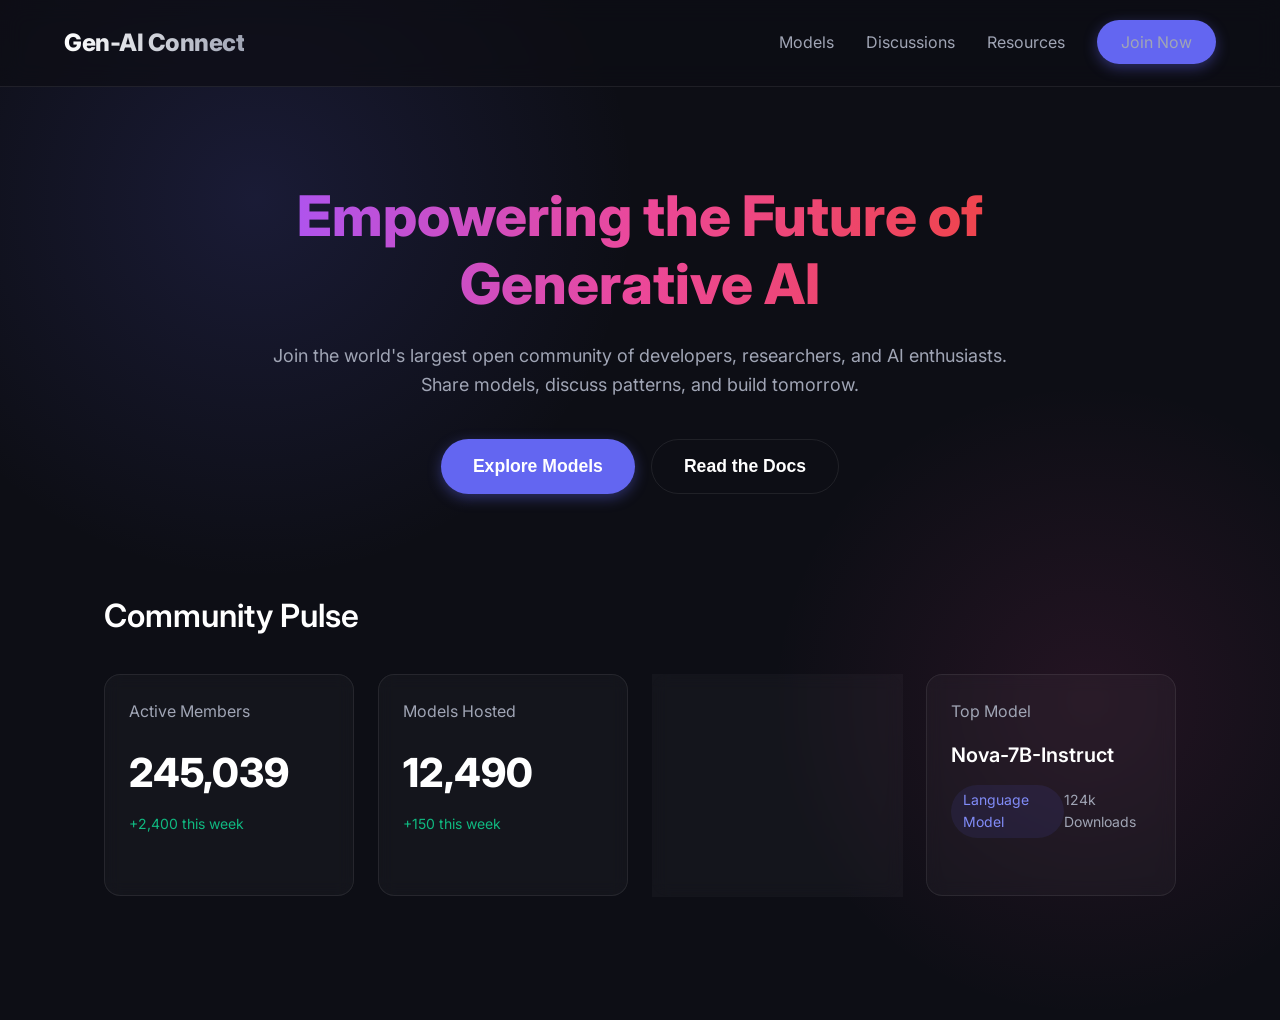
==== apps/gen-ai-community/src/index.html @ 6573073f "feat: implement initial UI structure and styling for Gen-AI community dashboard" ====
<!DOCTYPE html>
<html lang="en">
<head>
    <meta charset="UTF-8">
    <meta name="viewport" content="width=device-width, initial-scale=1.0">
    <title>Global Gen-AI Community</title>
    <link rel="stylesheet" href="style.css">
    <link rel="preconnect" href="https://fonts.googleapis.com">
<link rel="preconnect" href="https://fonts.gstatic.com" crossorigin>
<link href="https://fonts.googleapis.com/css2?family=Inter:wght@300;400;600;800&display=swap" rel="stylesheet">
</head>
<body>
    <!-- Background Elements -->
    <div class="bg-gradient-1"></div>
    <div class="bg-gradient-2"></div>

    <nav class="navbar">
        <div class="logo">Gen-AI Connect</div>
        <ul class="nav-links">
            <li><a href="#">Models</a></li>
            <li><a href="#">Discussions</a></li>
            <li><a href="#">Resources</a></li>
            <li><a href="#" class="btn-primary">Join Now</a></li>
        </ul>
    </nav>

    <header class="hero">
        <h1 class="gradient-text">Empowering the Future of Generative AI</h1>
        <p>Join the world's largest open community of developers, researchers, and AI enthusiasts. Share models, discuss patterns, and build tomorrow.</p>
        <div class="hero-cta">
            <button class="btn-primary btn-large">Explore Models</button>
            <button class="btn-secondary btn-large">Read the Docs</button>
        </div>
    </header>

    <main class="dashboard">
        <div class="dashboard-header">
            <h2>Community Pulse</h2>
        </div>
        <div class="grid">
            <div class="card stat-card">
                <h3>Active Members</h3>
                <div class="stat-value">245,039</div>
                <div class="stat-change positive">+2,400 this week</div>
            </div>
            <div class="card stat-card">
                <h3>Models Hosted</h3>
                <div class="stat-value">12,490</div>
                <div class="stat-change positive">+150 this week</div>
            </div>
            <div class="card feature-card">
                <h3>Trending Discussion</h3>
                <p class="thread-title">Optimizing LLMs for edge devices: Best Practices</p>
                <div class="thread-meta">
                    <span class="tag">Hardware</span>
                    <span class="replies">342 replies</span>
                </div>
            </div>
            <div class="card feature-card">
                <h3>Top Model</h3>
                <p class="thread-title">Nova-7B-Instruct</p>
                <div class="thread-meta">
                    <span class="tag">Language Model</span>
                    <span class="replies">124k Downloads</span>
                </div>
            </div>
        </div>
    </main>
</body>
</html>
---- apps/gen-ai-community/src/style.css ----
:root {
    --bg-color: #0d0e15;
    --text-primary: #ffffff;
    --text-secondary: #a0a5b5;
    --primary-color: #6366f1;
    --primary-hover: #4f46e5;
    --card-bg: rgba(255, 255, 255, 0.03);
    --card-border: rgba(255, 255, 255, 0.08);
}

* {
    margin: 0;
    padding: 0;
    box-sizing: border-box;
}

body {
    font-family: 'Inter', sans-serif;
    background-color: var(--bg-color);
    color: var(--text-primary);
    line-height: 1.6;
    overflow-x: hidden;
    position: relative;
    min-height: 100vh;
}

/* Dynamic Backgrounds */
.bg-gradient-1 {
    position: absolute;
    top: -20%;
    left: -10%;
    width: 60vw;
    height: 60vw;
    background: radial-gradient(circle, rgba(99,102,241,0.15) 0%, rgba(13,14,21,0) 70%);
    z-index: -1;
    border-radius: 50%;
}

.bg-gradient-2 {
    position: absolute;
    bottom: -10%;
    right: -10%;
    width: 50vw;
    height: 50vw;
    background: radial-gradient(circle, rgba(236,72,153,0.1) 0%, rgba(13,14,21,0) 70%);
    z-index: -1;
    border-radius: 50%;
}

/* Typography */
h1, h2, h3 {
    font-weight: 600;
}

/* Glassmorphism Navigation */
.navbar {
    display: flex;
    justify-content: space-between;
    align-items: center;
    padding: 1.5rem 5%;
    background: rgba(13, 14, 21, 0.7);
    backdrop-filter: blur(12px);
    -webkit-backdrop-filter: blur(12px);
    border-bottom: 1px solid var(--card-border);
    position: sticky;
    top: 0;
    z-index: 100;
}

.logo {
    font-size: 1.5rem;
    font-weight: 800;
    letter-spacing: -0.5px;
    background: linear-gradient(to right, #ffffff, #a0a5b5);
    -webkit-background-clip: text;
    -webkit-text-fill-color: transparent;
}

.nav-links {
    list-style: none;
    display: flex;
    align-items: center;
    gap: 2rem;
}

.nav-links a {
    color: var(--text-secondary);
    text-decoration: none;
    font-weight: 400;
    transition: color 0.3s ease;
}

.nav-links a:hover {
    color: var(--text-primary);
}

/* Hero Section */
.hero {
    text-align: center;
    padding: 6rem 1rem 4rem;
    max-width: 800px;
    margin: 0 auto;
}

.gradient-text {
    font-size: 3.5rem;
    font-weight: 800;
    line-height: 1.2;
    margin-bottom: 1.5rem;
    background: linear-gradient(to right, #a855f7, #ec4899, #ef4444);
    -webkit-background-clip: text;
    -webkit-text-fill-color: transparent;
}

.hero p {
    font-size: 1.125rem;
    color: var(--text-secondary);
    margin-bottom: 2.5rem;
}

.hero-cta {
    display: flex;
    justify-content: center;
    gap: 1rem;
}

/* Buttons */
.btn-primary, .btn-secondary {
    padding: 0.75rem 1.5rem;
    border-radius: 9999px;
    font-weight: 600;
    cursor: pointer;
    transition: all 0.3s ease;
    border: none;
    text-decoration: none;
}

.btn-primary {
    background-color: var(--primary-color);
    color: white;
    box-shadow: 0 4px 14px 0 rgba(99, 102, 241, 0.39);
}

.btn-primary:hover {
    background-color: var(--primary-hover);
    transform: translateY(-2px);
    box-shadow: 0 6px 20px rgba(99, 102, 241, 0.4);
}

.btn-secondary {
    background-color: transparent;
    color: var(--text-primary);
    border: 1px solid var(--card-border);
}

.btn-secondary:hover {
    background-color: rgba(255, 255, 255, 0.05);
}

.btn-large {
    padding: 1rem 2rem;
    font-size: 1.1rem;
}

/* Dashboard Section */
.dashboard {
    padding: 2rem 5%;
    max-width: 1200px;
    margin: 0 auto 5rem;
}

.dashboard-header h2 {
    font-size: 2rem;
    margin-bottom: 2rem;
}

.grid {
    display: grid;
    grid-template-columns: repeat(auto-fit, minmax(250px, 1fr));
    gap: 1.5rem;
}

/* Glassmorphism Cards */
.card {
    background: var(--card-bg);
    border: 1px solid var(--card-border);
    border-radius: 16px;
    padding: 1.5rem;
    backdrop-filter: blur(8px);
    -webkit-backdrop-filter: blur(8px);
    transition: transform 0.3s ease, background 0.3s ease;
}

.card:hover {
    transform: translateY(-5px);
    background: rgba(255, 255, 255, 0.05);
}

.card h3 {
    font-size: 1rem;
    color: var(--text-secondary);
    margin-bottom: 1rem;
    font-weight: 400;
}

/* Card Specifics */
.stat-value {
    font-size: 2.5rem;
    font-weight: 800;
    margin-bottom: 0.5rem;
}

.stat-change.positive {
    color: #10b981;
    font-size: 0.875rem;
}

.thread-title {
    font-size: 1.25rem;
    font-weight: 600;
    margin-bottom: 1rem;
    line-height: 1.4;
}

.thread-meta {
    display: flex;
    justify-content: space-between;
    align-items: center;
    font-size: 0.875rem;
    color: var(--text-secondary);
}

.tag {
    background: rgba(99, 102, 241, 0.1);
    color: #818cf8;
    padding: 0.25rem 0.75rem;
    border-radius: 9999px;
}
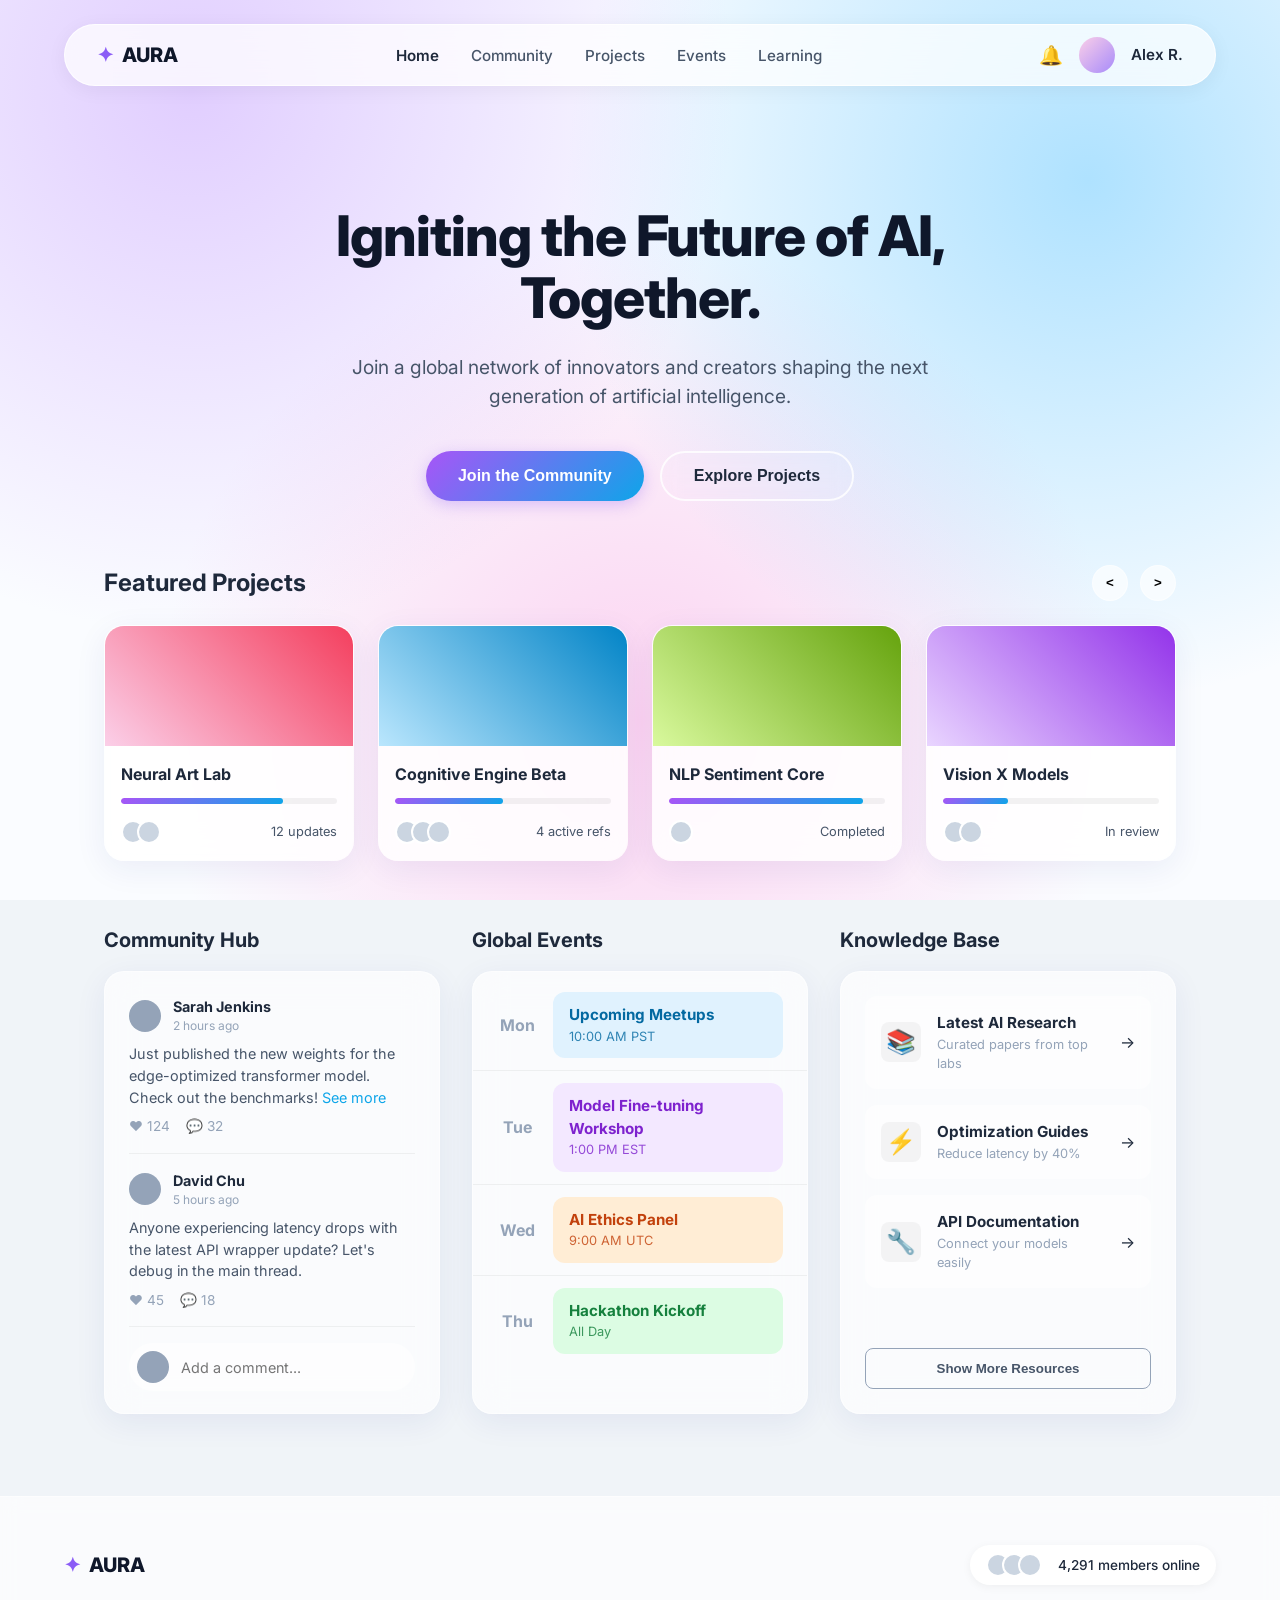
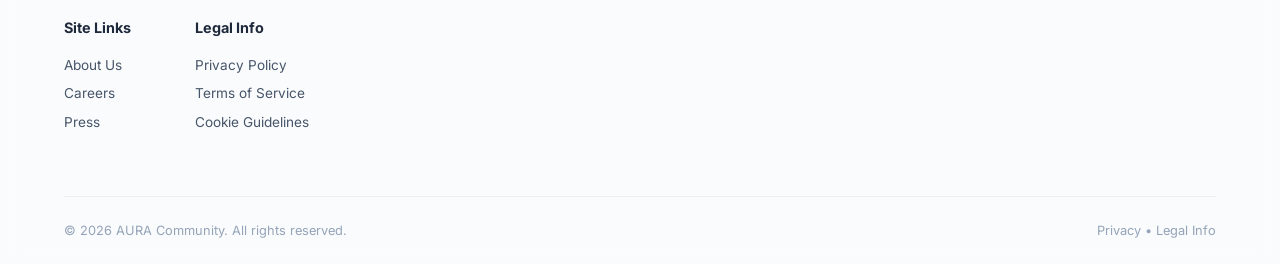
==== commit 932c107f: "feat: initialize Gen-AI Community landing page and setup Insurance Policy Admin project structure" ====
--- a/apps/gen-ai-community/src/index.html
+++ b/apps/gen-ai-community/src/index.html
@@ -6,65 +6,254 @@
     <title>Global Gen-AI Community</title>
     <link rel="stylesheet" href="style.css">
     <link rel="preconnect" href="https://fonts.googleapis.com">
-<link rel="preconnect" href="https://fonts.gstatic.com" crossorigin>
-<link href="https://fonts.googleapis.com/css2?family=Inter:wght@300;400;600;800&display=swap" rel="stylesheet">
+    <link rel="preconnect" href="https://fonts.gstatic.com" crossorigin>
+    <link href="https://fonts.googleapis.com/css2?family=Inter:wght@400;500;600;700;800&display=swap" rel="stylesheet">
 </head>
 <body>
-    <!-- Background Elements -->
-    <div class="bg-gradient-1"></div>
-    <div class="bg-gradient-2"></div>
-
-    <nav class="navbar">
-        <div class="logo">Gen-AI Connect</div>
+    <!-- Background Gradient -->
+    <div class="glass-bg"></div>
+
+    <nav class="navbar glass-pill">
+        <div class="logo">
+            <span class="logo-icon">✦</span> AURA
+        </div>
         <ul class="nav-links">
-            <li><a href="#">Models</a></li>
-            <li><a href="#">Discussions</a></li>
-            <li><a href="#">Resources</a></li>
-            <li><a href="#" class="btn-primary">Join Now</a></li>
+            <li><a href="#" class="active">Home</a></li>
+            <li><a href="#">Community</a></li>
+            <li><a href="#">Projects</a></li>
+            <li><a href="#">Events</a></li>
+            <li><a href="#">Learning</a></li>
         </ul>
+        <div class="user-profile">
+            <span class="bell-icon">🔔</span>
+            <div class="avatar"></div>
+            <span class="user-name">Alex R.</span>
+        </div>
     </nav>
 
     <header class="hero">
-        <h1 class="gradient-text">Empowering the Future of Generative AI</h1>
-        <p>Join the world's largest open community of developers, researchers, and AI enthusiasts. Share models, discuss patterns, and build tomorrow.</p>
+        <h1>Igniting the Future of AI, Together.</h1>
+        <p>Join a global network of innovators and creators shaping the next generation of artificial intelligence.</p>
         <div class="hero-cta">
-            <button class="btn-primary btn-large">Explore Models</button>
-            <button class="btn-secondary btn-large">Read the Docs</button>
+            <button class="btn-primary pill">Join the Community</button>
+            <button class="btn-secondary pill">Explore Projects</button>
         </div>
     </header>
 
-    <main class="dashboard">
-        <div class="dashboard-header">
-            <h2>Community Pulse</h2>
-        </div>
-        <div class="grid">
-            <div class="card stat-card">
-                <h3>Active Members</h3>
-                <div class="stat-value">245,039</div>
-                <div class="stat-change positive">+2,400 this week</div>
-            </div>
-            <div class="card stat-card">
-                <h3>Models Hosted</h3>
-                <div class="stat-value">12,490</div>
-                <div class="stat-change positive">+150 this week</div>
-            </div>
-            <div class="card feature-card">
-                <h3>Trending Discussion</h3>
-                <p class="thread-title">Optimizing LLMs for edge devices: Best Practices</p>
-                <div class="thread-meta">
-                    <span class="tag">Hardware</span>
-                    <span class="replies">342 replies</span>
-                </div>
-            </div>
-            <div class="card feature-card">
-                <h3>Top Model</h3>
-                <p class="thread-title">Nova-7B-Instruct</p>
-                <div class="thread-meta">
-                    <span class="tag">Language Model</span>
-                    <span class="replies">124k Downloads</span>
-                </div>
+    <section class="featured-projects">
+        <div class="section-header">
+            <h2>Featured Projects</h2>
+            <div class="carousel-nav">
+                <button class="nav-arrow">&lt;</button>
+                <button class="nav-arrow">&gt;</button>
+            </div>
+        </div>
+        <div class="project-carousel">
+            <!-- Project Card 1 -->
+            <div class="project-card glass-card">
+                <div class="project-image gradient-1"></div>
+                <div class="project-info">
+                    <h3>Neural Art Lab</h3>
+                    <div class="progress-bar"><div class="progress" style="width: 75%"></div></div>
+                    <div class="project-meta">
+                        <div class="avatars">
+                            <div class="avatar-mini"></div>
+                            <div class="avatar-mini"></div>
+                        </div>
+                        <span>12 updates</span>
+                    </div>
+                </div>
+            </div>
+            <!-- Project Card 2 -->
+            <div class="project-card glass-card">
+                <div class="project-image gradient-2"></div>
+                <div class="project-info">
+                    <h3>Cognitive Engine Beta</h3>
+                    <div class="progress-bar"><div class="progress" style="width: 50%"></div></div>
+                    <div class="project-meta">
+                        <div class="avatars">
+                            <div class="avatar-mini"></div>
+                            <div class="avatar-mini"></div>
+                            <div class="avatar-mini"></div>
+                        </div>
+                        <span>4 active refs</span>
+                    </div>
+                </div>
+            </div>
+            <!-- Project Card 3 -->
+            <div class="project-card glass-card">
+                <div class="project-image gradient-3"></div>
+                <div class="project-info">
+                    <h3>NLP Sentiment Core</h3>
+                    <div class="progress-bar"><div class="progress" style="width: 90%"></div></div>
+                    <div class="project-meta">
+                        <div class="avatars">
+                            <div class="avatar-mini"></div>
+                        </div>
+                        <span>Completed</span>
+                    </div>
+                </div>
+            </div>
+            <!-- Project Card 4 -->
+            <div class="project-card glass-card">
+                <div class="project-image gradient-4"></div>
+                <div class="project-info">
+                    <h3>Vision X Models</h3>
+                    <div class="progress-bar"><div class="progress" style="width: 30%"></div></div>
+                    <div class="project-meta">
+                        <div class="avatars">
+                            <div class="avatar-mini"></div>
+                            <div class="avatar-mini"></div>
+                        </div>
+                        <span>In review</span>
+                    </div>
+                </div>
+            </div>
+        </div>
+    </section>
+
+    <main class="dashboard-grid">
+        <!-- Column 1: Community Hub -->
+        <div class="grid-column">
+            <h2 class="col-title">Community Hub</h2>
+            <div class="glass-card column-card">
+                <div class="feed-item">
+                    <div class="feed-header">
+                        <div class="avatar-small"></div>
+                        <div class="feed-meta">
+                            <strong>Sarah Jenkins</strong>
+                            <span>2 hours ago</span>
+                        </div>
+                    </div>
+                    <p class="feed-body">Just published the new weights for the edge-optimized transformer model. Check out the benchmarks! <a href="#">See more</a></p>
+                    <div class="feed-actions">
+                        <span>❤️ 124</span>
+                        <span>💬 32</span>
+                    </div>
+                </div>
+                <div class="feed-item">
+                    <div class="feed-header">
+                        <div class="avatar-small"></div>
+                        <div class="feed-meta">
+                            <strong>David Chu</strong>
+                            <span>5 hours ago</span>
+                        </div>
+                    </div>
+                    <p class="feed-body">Anyone experiencing latency drops with the latest API wrapper update? Let's debug in the main thread.</p>
+                    <div class="feed-actions">
+                        <span>❤️ 45</span>
+                        <span>💬 18</span>
+                    </div>
+                </div>
+                <div class="feed-input">
+                    <div class="avatar-small"></div>
+                    <input type="text" placeholder="Add a comment...">
+                </div>
+            </div>
+        </div>
+
+        <!-- Column 2: Global Events -->
+        <div class="grid-column">
+            <h2 class="col-title">Global Events</h2>
+            <div class="glass-card column-card no-pad">
+                <ul class="event-list">
+                    <li>
+                        <div class="event-day">Mon</div>
+                        <div class="event-tag blue-tag">
+                            <strong>Upcoming Meetups</strong>
+                            <span>10:00 AM PST</span>
+                        </div>
+                    </li>
+                    <li>
+                        <div class="event-day">Tue</div>
+                        <div class="event-tag purple-tag">
+                            <strong>Model Fine-tuning Workshop</strong>
+                            <span>1:00 PM EST</span>
+                        </div>
+                    </li>
+                    <li>
+                        <div class="event-day">Wed</div>
+                        <div class="event-tag orange-tag">
+                            <strong>AI Ethics Panel</strong>
+                            <span>9:00 AM UTC</span>
+                        </div>
+                    </li>
+                    <li>
+                        <div class="event-day">Thu</div>
+                        <div class="event-tag green-tag">
+                            <strong>Hackathon Kickoff</strong>
+                            <span>All Day</span>
+                        </div>
+                    </li>
+                </ul>
+            </div>
+        </div>
+
+        <!-- Column 3: Knowledge Base -->
+        <div class="grid-column">
+            <h2 class="col-title">Knowledge Base</h2>
+            <div class="glass-card column-card flex-col">
+                <a href="#" class="resource-link">
+                    <div class="resource-icon">📚</div>
+                    <div class="resource-text">
+                        <strong>Latest AI Research</strong>
+                        <span>Curated papers from top labs</span>
+                    </div>
+                    <div class="resource-arrow">→</div>
+                </a>
+                <a href="#" class="resource-link">
+                    <div class="resource-icon">⚡</div>
+                    <div class="resource-text">
+                        <strong>Optimization Guides</strong>
+                        <span>Reduce latency by 40%</span>
+                    </div>
+                    <div class="resource-arrow">→</div>
+                </a>
+                <a href="#" class="resource-link">
+                    <div class="resource-icon">🔧</div>
+                    <div class="resource-text">
+                        <strong>API Documentation</strong>
+                        <span>Connect your models easily</span>
+                    </div>
+                    <div class="resource-arrow">→</div>
+                </a>
+                <button class="btn-outline">Show More Resources</button>
             </div>
         </div>
     </main>
+
+    <footer class="glass-footer">
+        <div class="footer-brand">
+            <div class="logo"><span class="logo-icon">✦</span> AURA</div>
+            <div class="members-online">
+                <div class="avatars">
+                    <div class="avatar-mini"></div>
+                    <div class="avatar-mini"></div>
+                    <div class="avatar-mini"></div>
+                </div>
+                <span>4,291 members online</span>
+            </div>
+        </div>
+        <div class="footer-links">
+            <div class="link-group">
+                <h4>Site Links</h4>
+                <a href="#">About Us</a>
+                <a href="#">Careers</a>
+                <a href="#">Press</a>
+            </div>
+            <div class="link-group">
+                <h4>Legal Info</h4>
+                <a href="#">Privacy Policy</a>
+                <a href="#">Terms of Service</a>
+                <a href="#">Cookie Guidelines</a>
+            </div>
+        </div>
+        <div class="footer-bottom">
+            <span>© 2026 AURA Community. All rights reserved.</span>
+            <div class="footer-legal-links">
+                <a href="#">Privacy</a> • <a href="#">Legal Info</a>
+            </div>
+        </div>
+    </footer>
 </body>
 </html>
--- a/apps/gen-ai-community/src/style.css
+++ b/apps/gen-ai-community/src/style.css
@@ -1,11 +1,13 @@
 :root {
-    --bg-color: #0d0e15;
-    --text-primary: #ffffff;
-    --text-secondary: #a0a5b5;
-    --primary-color: #6366f1;
-    --primary-hover: #4f46e5;
-    --card-bg: rgba(255, 255, 255, 0.03);
-    --card-border: rgba(255, 255, 255, 0.08);
+    --bg-base: #f0f4f8;
+    --text-primary: #1e293b;
+    --text-secondary: #475569;
+    --text-light: #94a3b8;
+    
+    --primary-gradient: linear-gradient(135deg, #a855f7, #0ea5e9);
+    --bg-overlay: rgba(255, 255, 255, 0.65);
+    --card-border: rgba(255, 255, 255, 0.5);
+    --card-shadow: 0 8px 32px 0 rgba(31, 38, 135, 0.07);
 }
 
 * {
@@ -16,82 +18,115 @@
 
 body {
     font-family: 'Inter', sans-serif;
-    background-color: var(--bg-color);
+    background-color: var(--bg-base);
     color: var(--text-primary);
-    line-height: 1.6;
+    line-height: 1.5;
     overflow-x: hidden;
+    min-height: 100vh;
     position: relative;
-    min-height: 100vh;
-}
-
-/* Dynamic Backgrounds */
-.bg-gradient-1 {
-    position: absolute;
-    top: -20%;
-    left: -10%;
-    width: 60vw;
-    height: 60vw;
-    background: radial-gradient(circle, rgba(99,102,241,0.15) 0%, rgba(13,14,21,0) 70%);
+}
+
+/* Glassmorphism Dynamic Background using gradients */
+.glass-bg {
+    position: fixed;
+    top: 0;
+    left: 0;
+    width: 100vw;
+    height: 100vh;
+    background: 
+        radial-gradient(circle at 15% 10%, rgba(200, 160, 255, 0.5) 0%, transparent 40%),
+        radial-gradient(circle at 85% 20%, rgba(100, 200, 255, 0.5) 0%, transparent 40%),
+        radial-gradient(circle at 50% 80%, rgba(255, 150, 220, 0.4) 0%, transparent 50%);
+    background-color: #fafcff;
     z-index: -1;
-    border-radius: 50%;
-}
-
-.bg-gradient-2 {
-    position: absolute;
-    bottom: -10%;
-    right: -10%;
-    width: 50vw;
-    height: 50vw;
-    background: radial-gradient(circle, rgba(236,72,153,0.1) 0%, rgba(13,14,21,0) 70%);
-    z-index: -1;
-    border-radius: 50%;
-}
-
-/* Typography */
-h1, h2, h3 {
-    font-weight: 600;
-}
-
-/* Glassmorphism Navigation */
+}
+
+/* Common UI Elements */
+.glass-card {
+    background: var(--bg-overlay);
+    backdrop-filter: blur(16px);
+    -webkit-backdrop-filter: blur(16px);
+    border: 1px solid var(--card-border);
+    border-radius: 20px;
+    box-shadow: var(--card-shadow);
+}
+
+/* Navigation - Floating Pill */
 .navbar {
+    margin: 1.5rem auto;
+    width: 90%;
+    max-width: 1200px;
     display: flex;
     justify-content: space-between;
     align-items: center;
-    padding: 1.5rem 5%;
-    background: rgba(13, 14, 21, 0.7);
-    backdrop-filter: blur(12px);
-    -webkit-backdrop-filter: blur(12px);
-    border-bottom: 1px solid var(--card-border);
+    padding: 0.75rem 2rem;
     position: sticky;
-    top: 0;
+    top: 1.5rem;
     z-index: 100;
 }
 
+.glass-pill {
+    background: rgba(255, 255, 255, 0.75);
+    backdrop-filter: blur(20px);
+    -webkit-backdrop-filter: blur(20px);
+    border: 1px solid rgba(255,255,255,0.8);
+    border-radius: 9999px;
+    box-shadow: 0 4px 20px rgba(0,0,0,0.05);
+}
+
 .logo {
-    font-size: 1.5rem;
+    font-size: 1.25rem;
     font-weight: 800;
-    letter-spacing: -0.5px;
-    background: linear-gradient(to right, #ffffff, #a0a5b5);
-    -webkit-background-clip: text;
-    -webkit-text-fill-color: transparent;
+    color: #0f172a;
+    display: flex;
+    align-items: center;
+    gap: 0.5rem;
+}
+
+.logo-icon {
+    color: #8b5cf6;
 }
 
 .nav-links {
     list-style: none;
     display: flex;
-    align-items: center;
     gap: 2rem;
 }
 
 .nav-links a {
+    text-decoration: none;
     color: var(--text-secondary);
-    text-decoration: none;
-    font-weight: 400;
-    transition: color 0.3s ease;
-}
-
-.nav-links a:hover {
+    font-weight: 500;
+    font-size: 0.95rem;
+    transition: color 0.2s;
+}
+
+.nav-links a.active, .nav-links a:hover {
     color: var(--text-primary);
+    font-weight: 600;
+}
+
+.user-profile {
+    display: flex;
+    align-items: center;
+    gap: 1rem;
+}
+
+.bell-icon {
+    font-size: 1.2rem;
+    cursor: pointer;
+}
+
+.avatar {
+    width: 36px;
+    height: 36px;
+    border-radius: 50%;
+    background: linear-gradient(135deg, #fbcfe8, #a78bfa);
+}
+
+.user-name {
+    font-weight: 600;
+    font-size: 0.95rem;
 }
 
 /* Hero Section */
@@ -102,20 +137,20 @@
     margin: 0 auto;
 }
 
-.gradient-text {
+.hero h1 {
     font-size: 3.5rem;
     font-weight: 800;
-    line-height: 1.2;
+    color: #0f172a;
+    line-height: 1.1;
     margin-bottom: 1.5rem;
-    background: linear-gradient(to right, #a855f7, #ec4899, #ef4444);
-    -webkit-background-clip: text;
-    -webkit-text-fill-color: transparent;
+    letter-spacing: -1px;
 }
 
 .hero p {
-    font-size: 1.125rem;
+    font-size: 1.2rem;
     color: var(--text-secondary);
-    margin-bottom: 2.5rem;
+    max-width: 600px;
+    margin: 0 auto 2.5rem;
 }
 
 .hero-cta {
@@ -124,115 +159,402 @@
     gap: 1rem;
 }
 
-/* Buttons */
-.btn-primary, .btn-secondary {
-    padding: 0.75rem 1.5rem;
+.pill {
+    padding: 0.875rem 2rem;
     border-radius: 9999px;
+    font-size: 1rem;
     font-weight: 600;
     cursor: pointer;
-    transition: all 0.3s ease;
+    transition: transform 0.2s, box-shadow 0.2s;
+}
+
+.btn-primary {
+    background: var(--primary-gradient);
+    color: white;
     border: none;
-    text-decoration: none;
-}
-
-.btn-primary {
-    background-color: var(--primary-color);
-    color: white;
-    box-shadow: 0 4px 14px 0 rgba(99, 102, 241, 0.39);
+    box-shadow: 0 4px 15px rgba(139, 92, 246, 0.3);
 }
 
 .btn-primary:hover {
-    background-color: var(--primary-hover);
     transform: translateY(-2px);
-    box-shadow: 0 6px 20px rgba(99, 102, 241, 0.4);
+    box-shadow: 0 6px 20px rgba(139, 92, 246, 0.4);
 }
 
 .btn-secondary {
-    background-color: transparent;
+    background: transparent;
     color: var(--text-primary);
+    border: 2px solid rgba(255, 255, 255, 0.8);
+    backdrop-filter: blur(10px);
+}
+
+.btn-secondary:hover {
+    background: rgba(255, 255, 255, 0.5);
+}
+
+/* Featured Projects */
+.featured-projects {
+    max-width: 1200px;
+    margin: 0 auto 4rem;
+    padding: 0 5%;
+}
+
+.section-header {
+    display: flex;
+    justify-content: space-between;
+    align-items: center;
+    margin-bottom: 1.5rem;
+}
+
+.section-header h2 {
+    font-size: 1.5rem;
+}
+
+.nav-arrow {
+    background: var(--bg-overlay);
     border: 1px solid var(--card-border);
-}
-
-.btn-secondary:hover {
-    background-color: rgba(255, 255, 255, 0.05);
-}
-
-.btn-large {
-    padding: 1rem 2rem;
-    font-size: 1.1rem;
-}
-
-/* Dashboard Section */
-.dashboard {
-    padding: 2rem 5%;
+    border-radius: 50%;
+    width: 36px;
+    height: 36px;
+    cursor: pointer;
+    font-weight: bold;
+    margin-left: 0.5rem;
+    transition: background 0.2s;
+}
+
+.nav-arrow:hover {
+    background: white;
+}
+
+.project-carousel {
+    display: grid;
+    grid-template-columns: repeat(4, 1fr);
+    gap: 1.5rem;
+}
+
+@media (max-width: 1024px) {
+    .project-carousel { grid-template-columns: repeat(2, 1fr); }
+}
+
+@media (max-width: 600px) {
+    .project-carousel { grid-template-columns: 1fr; }
+}
+
+.project-card {
+    overflow: hidden;
+    transition: transform 0.3s;
+}
+
+.project-card:hover {
+    transform: translateY(-5px);
+}
+
+.project-image {
+    height: 120px;
+    width: 100%;
+}
+
+.gradient-1 { background: linear-gradient(45deg, #fbcfe8, #f43f5e); }
+.gradient-2 { background: linear-gradient(45deg, #bae6fd, #0284c7); }
+.gradient-3 { background: linear-gradient(45deg, #d9f99d, #65a30d); }
+.gradient-4 { background: linear-gradient(45deg, #e9d5ff, #9333ea); }
+
+.project-info {
+    padding: 1rem;
+    background: rgba(255, 255, 255, 0.6);
+}
+
+.project-info h3 {
+    font-size: 1rem;
+    margin-bottom: 0.75rem;
+}
+
+.progress-bar {
+    width: 100%;
+    height: 6px;
+    background: rgba(0,0,0,0.05);
+    border-radius: 9999px;
+    margin-bottom: 1rem;
+    overflow: hidden;
+}
+
+.progress {
+    height: 100%;
+    background: var(--primary-gradient);
+    border-radius: 9999px;
+}
+
+.project-meta {
+    display: flex;
+    justify-content: space-between;
+    align-items: center;
+    font-size: 0.8rem;
+    color: var(--text-secondary);
+}
+
+.avatars {
+    display: flex;
+}
+
+.avatar-mini {
+    width: 24px;
+    height: 24px;
+    border-radius: 50%;
+    background: #cbd5e1;
+    border: 2px solid white;
+    margin-left: -8px;
+}
+
+.avatar-mini:first-child {
+    margin-left: 0;
+}
+
+/* 3-Column Grid */
+.dashboard-grid {
+    display: grid;
+    grid-template-columns: repeat(3, 1fr);
+    gap: 2rem;
     max-width: 1200px;
     margin: 0 auto 5rem;
-}
-
-.dashboard-header h2 {
-    font-size: 2rem;
-    margin-bottom: 2rem;
-}
-
-.grid {
-    display: grid;
-    grid-template-columns: repeat(auto-fit, minmax(250px, 1fr));
-    gap: 1.5rem;
-}
-
-/* Glassmorphism Cards */
-.card {
-    background: var(--card-bg);
-    border: 1px solid var(--card-border);
-    border-radius: 16px;
+    padding: 0 5%;
+}
+
+@media (max-width: 900px) {
+    .dashboard-grid { grid-template-columns: 1fr; }
+}
+
+.col-title {
+    font-size: 1.25rem;
+    margin-bottom: 1rem;
+    color: var(--text-primary);
+}
+
+.column-card {
     padding: 1.5rem;
-    backdrop-filter: blur(8px);
-    -webkit-backdrop-filter: blur(8px);
-    transition: transform 0.3s ease, background 0.3s ease;
-}
-
-.card:hover {
-    transform: translateY(-5px);
-    background: rgba(255, 255, 255, 0.05);
-}
-
-.card h3 {
-    font-size: 1rem;
+    height: calc(100% - 3rem);
+}
+
+.column-card.no-pad { padding: 0.5rem 0; }
+.column-card.flex-col { display: flex; flex-direction: column; gap: 1rem;}
+
+/* Hub Feed */
+.feed-item {
+    padding-bottom: 1rem;
+    margin-bottom: 1rem;
+    border-bottom: 1px solid rgba(0,0,0,0.05);
+}
+
+.feed-header {
+    display: flex;
+    gap: 0.75rem;
+    margin-bottom: 0.5rem;
+    align-items: center;
+}
+
+.avatar-small {
+    width: 32px;
+    height: 32px;
+    border-radius: 50%;
+    background: #94a3b8;
+}
+
+.feed-meta {
+    display: flex;
+    flex-direction: column;
+}
+
+.feed-meta strong { font-size: 0.9rem; }
+.feed-meta span { font-size: 0.75rem; color: var(--text-light); }
+
+.feed-body {
+    font-size: 0.9rem;
     color: var(--text-secondary);
-    margin-bottom: 1rem;
-    font-weight: 400;
-}
-
-/* Card Specifics */
-.stat-value {
-    font-size: 2.5rem;
-    font-weight: 800;
     margin-bottom: 0.5rem;
 }
 
-.stat-change.positive {
-    color: #10b981;
-    font-size: 0.875rem;
-}
-
-.thread-title {
-    font-size: 1.25rem;
+.feed-body a { color: #0ea5e9; text-decoration: none; }
+
+.feed-actions {
+    font-size: 0.85rem;
+    color: var(--text-light);
+    display: flex;
+    gap: 1rem;
+}
+
+.feed-input {
+    display: flex;
+    gap: 0.75rem;
+    align-items: center;
+    background: rgba(255,255,255,0.5);
+    padding: 0.5rem;
+    border-radius: 9999px;
+}
+
+.feed-input input {
+    border: none;
+    background: transparent;
+    outline: none;
+    flex: 1;
+    font-family: inherit;
+    font-size: 0.9rem;
+}
+
+/* Events Calendar */
+.event-list { list-style: none; }
+
+.event-list li {
+    display: flex;
+    padding: 0.75rem 1.5rem;
+    align-items: center;
+    gap: 1rem;
+    border-bottom: 1px solid rgba(0,0,0,0.05);
+}
+
+.event-list li:last-child { border-bottom: none; }
+
+.event-day {
+    font-weight: 700;
+    color: var(--text-light);
+    width: 40px;
+    text-align: center;
+}
+
+.event-tag {
+    flex: 1;
+    padding: 0.75rem 1rem;
+    border-radius: 12px;
+    display: flex;
+    flex-direction: column;
+}
+
+.event-tag strong { font-size: 0.95rem; }
+.event-tag span { font-size: 0.8rem; opacity: 0.8; }
+
+.blue-tag { background: #e0f2fe; color: #0369a1; }
+.purple-tag { background: #f3e8ff; color: #7e22ce; }
+.orange-tag { background: #ffedd5; color: #c2410c; }
+.green-tag { background: #dcfce3; color: #15803d; }
+
+/* Knowledge Base */
+.resource-link {
+    display: flex;
+    align-items: center;
+    gap: 1rem;
+    padding: 1rem;
+    background: rgba(255, 255, 255, 0.5);
+    border-radius: 12px;
+    text-decoration: none;
+    color: inherit;
+    transition: background 0.2s;
+}
+
+.resource-link:hover { background: white; }
+
+.resource-icon {
+    font-size: 1.5rem;
+    width: 40px;
+    height: 40px;
+    display: flex;
+    align-items: center;
+    justify-content: center;
+    background: rgba(0,0,0,0.04);
+    border-radius: 8px;
+}
+
+.resource-text {
+    flex: 1;
+    display: flex;
+    flex-direction: column;
+}
+
+.resource-text strong { font-size: 0.95rem; }
+.resource-text span { font-size: 0.8rem; color: var(--text-light); }
+
+.btn-outline {
+    margin-top: auto;
+    padding: 0.75rem;
+    border: 1px solid var(--text-light);
+    border-radius: 8px;
+    background: transparent;
+    cursor: pointer;
     font-weight: 600;
-    margin-bottom: 1rem;
-    line-height: 1.4;
-}
-
-.thread-meta {
+    color: var(--text-secondary);
+}
+
+.btn-outline:hover {
+    background: rgba(255,255,255,0.8);
+}
+
+/* Footer */
+.glass-footer {
+    background: var(--bg-overlay);
+    backdrop-filter: blur(10px);
+    -webkit-backdrop-filter: blur(10px);
+    border-top: 1px solid var(--card-border);
+    padding: 3rem 5% 1.5rem;
+    display: flex;
+    flex-direction: column;
+    gap: 2rem;
+}
+
+.footer-brand {
     display: flex;
     justify-content: space-between;
     align-items: center;
-    font-size: 0.875rem;
+    max-width: 1200px;
+    margin: 0 auto;
+    width: 100%;
+}
+
+.members-online {
+    display: flex;
+    align-items: center;
+    gap: 1rem;
+    background: white;
+    padding: 0.5rem 1rem;
+    border-radius: 9999px;
+    box-shadow: 0 2px 10px rgba(0,0,0,0.05);
+    font-size: 0.85rem;
+    font-weight: 500;
+}
+
+.footer-links {
+    max-width: 1200px;
+    margin: 0 auto;
+    width: 100%;
+    display: flex;
+    gap: 4rem;
+}
+
+.link-group {
+    display: flex;
+    flex-direction: column;
+    gap: 0.5rem;
+}
+
+.link-group h4 {
+    margin-bottom: 0.5rem;
+    font-size: 0.9rem;
+}
+
+.link-group a {
     color: var(--text-secondary);
-}
-
-.tag {
-    background: rgba(99, 102, 241, 0.1);
-    color: #818cf8;
-    padding: 0.25rem 0.75rem;
-    border-radius: 9999px;
-}
+    text-decoration: none;
+    font-size: 0.85rem;
+}
+
+.footer-bottom {
+    max-width: 1200px;
+    margin: 2rem auto 0;
+    width: 100%;
+    display: flex;
+    justify-content: space-between;
+    font-size: 0.8rem;
+    color: var(--text-light);
+    border-top: 1px solid rgba(0,0,0,0.05);
+    padding-top: 1.5rem;
+}
+
+.footer-legal-links a {
+    color: inherit;
+    text-decoration: none;
+}
